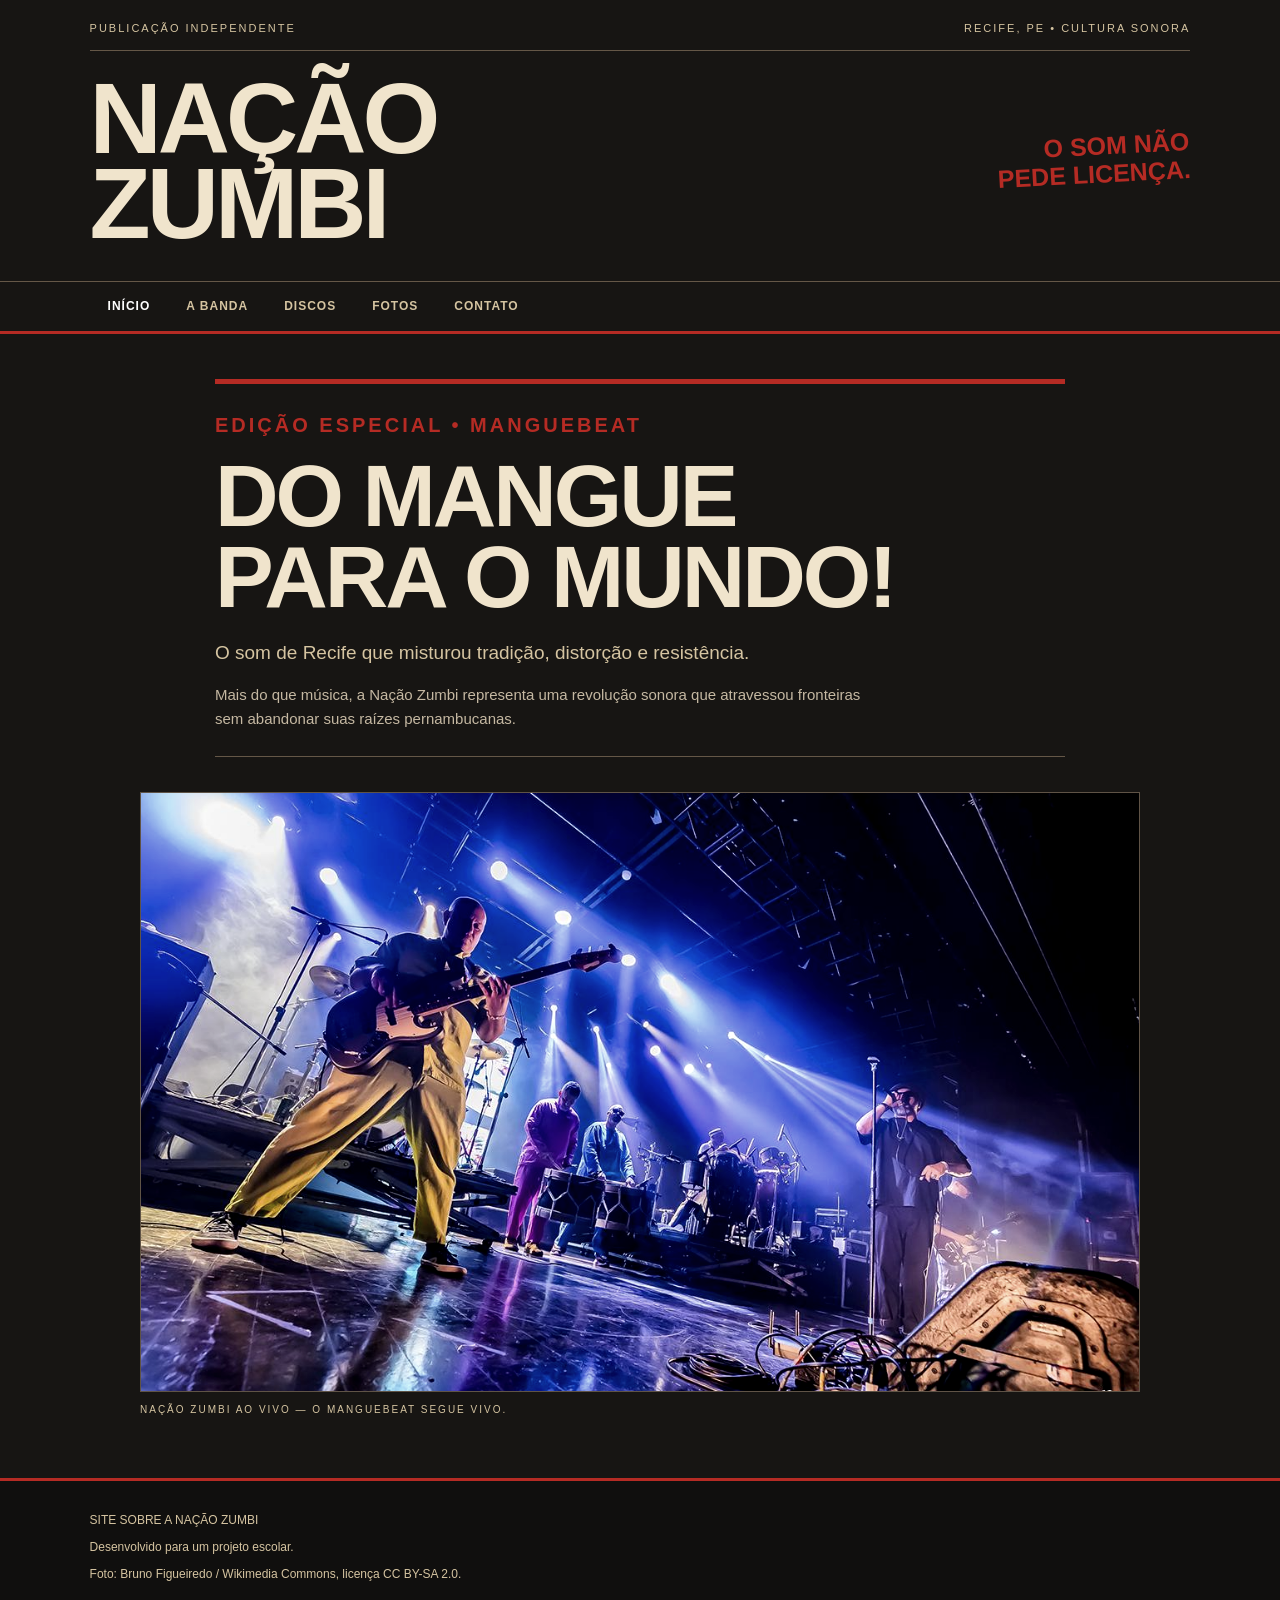
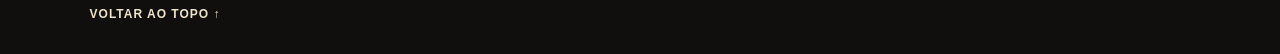
==== trabalho-elinady/index.html @ a25443ae "Add files via upload" ====
<!DOCTYPE html>
<html lang="pt-BR">
<head>
    <meta charset="UTF-8">
    <meta name="viewport" content="width=device-width, initial-scale=1.0">
    <title>Nação Zumbi — Início</title>
    <link rel="stylesheet" href="css/styles.css">
</head>
<body id="topo">
    <header class="cabecalho">
        <p class="linha-editorial">
            PUBLICAÇÃO INDEPENDENTE
            <span>RECIFE, PE • CULTURA SONORA</span>
        </p>
        <div class="identidade">
            <h1>NAÇÃO<br>ZUMBI</h1>
            <p class="chamada">
                O SOM NÃO<br>PEDE LICENÇA.
            </p>
        </div>
    </header>
    <nav class="menu">
        <ul>
            <li>
                <a href="index.html" class="ativo">INÍCIO</a>
            </li>
            <li>
                <a href="index.html#historia">A BANDA</a>
            </li>
            <li>
                <a href="discografia.html">DISCOS</a>
            </li>
            <li>
                <a href="galeria.html">FOTOS</a>
            </li>
            <li>
                <a href="contato.html">CONTATO</a>
            </li>
        </ul>
    </nav>
    <main class="jornal">
        <section class="manchete" id="historia">

            <p class="etiqueta">
                EDIÇÃO ESPECIAL • MANGUEBEAT 
            </p>
            <h2>
                DO MANGUE<br>
                PARA O MUNDO!
            </h2>
            <p class="subtitulo">
                O som de Recife que misturou tradição,
                distorção e resistência.
            </p>
            <p class="texto-manchete">
                Mais do que música, a Nação Zumbi representa
                uma revolução sonora que atravessou fronteiras
                sem abandonar suas raízes pernambucanas.
            </p>
        </section>
        <figure class="foto-manchete">
            <img
                src="img/banda-tocando-show.jpg"
                alt="Nação Zumbi se apresentando ao vivo">

            <figcaption>
                NAÇÃO ZUMBI AO VIVO — O MANGUEBEAT SEGUE VIVO.
            </figcaption>

        </figure>
    </main>
    <footer class="rodape">
        <p>
            SITE SOBRE A NAÇÃO ZUMBI
        </p>
        <p>
            Desenvolvido para um projeto escolar.
        </p>
        <p>
            Foto: Bruno Figueiredo / Wikimedia Commons,
            licença CC BY-SA 2.0.
        </p>

        <a href="#topo">VOLTAR AO TOPO ↑</a>

    </footer>
</body>
</html>
---- trabalho-elinady/css/styles.css ----
/* CONFIGURAÇÃO GERAL */
* {
    margin: 0;
    padding: 0;
    box-sizing: border-box;
}

html {
    scroll-behavior: smooth;
}

body {
    background-color: #171513;
    color: #F0E4CC;
    font-family: Arial, Helvetica, sans-serif;
    line-height: 1.6;
}

img {
    max-width: 100%;
    display: block;
}

a {
    color: inherit;
    text-decoration: none;
}

/* CABEÇALHO */
.cabecalho {
    padding: 20px 7%;
    border-bottom: 1px solid #655747;
}

.linha-editorial {
    display: flex;
    justify-content: space-between;
    gap: 15px;
    flex-wrap: wrap;
    padding-bottom: 12px;
    border-bottom: 1px solid #655747;
    color: #D5C4A1;
    font-size: 11px;
    letter-spacing: 2px;
}

.identidade {
    display: flex;
    justify-content: space-between;
    align-items: center;
    gap: 20px;
    padding: 25px 0 15px;
}

.identidade h1 {
    color: #F0E4CC;
    font-size: clamp(45px, 9vw, 100px);
    font-weight: 900;
    line-height: 0.85;
    letter-spacing: -4px;
}

.chamada {
    color: #B52B24;
    font-size: clamp(16px, 3vw, 25px);
    font-weight: 900;
    line-height: 1.1;
    text-align: right;
    transform: rotate(-3deg);
}

/* MENU */
.menu {
    padding: 0 7%;
    border-bottom: 3px solid #B52B24;
}

.menu ul {
    display: flex;
    flex-wrap: wrap;
    list-style: none;
}

.menu a {
    display: block;
    padding: 15px 18px;
    color: #D5C4A1;
    font-size: 12px;
    font-weight: bold;
    letter-spacing: 1px;
    border-bottom: 3px solid transparent;
    margin-bottom: -3px;
    transition: color 0.2s, border-color 0.2s;
}

.menu a:hover,
.menu a.ativo {
    color: #FFFFFF;
    border-bottom-color: #B52B24;
}

/* ÁREA PRINCIPAL */
.jornal {
    width: 86%;
    max-width: 1150px;
    margin: 45px auto;
}

/* MANCHETE */
.manchete {
    max-width: 850px;
    margin: 0 auto 35px;
    padding: 25px 0;
    border-top: 5px solid #B52B24;
    border-bottom: 1px solid #655747;
}

.etiqueta {
    margin-bottom: 15px;
    color: #B52B24;
    font-size: 20px;
    font-weight: bold;
    letter-spacing: 3px;
}

.manchete h2 {
    color: #F0E4CC;
    font-size: clamp(42px, 8vw, 88px);
    font-weight: 900;
    line-height: 0.92;
    letter-spacing: -3px;
}

.subtitulo {
    max-width: 650px;
    margin-top: 20px;
    color: #D5C4A1;
    font-size: 19px;
}

.texto-manchete {
    max-width: 650px;
    margin-top: 15px;
    color: #C5B8A2;
    font-size: 15px;
}

/* FOTO PRINCIPAL */
.foto-manchete {
    max-width: 1000px;
    margin: 35px auto 60px;
}

.foto-manchete img {
    width: 100%;
    max-height: 600px;
    object-fit: cover;
    border: 1px solid #655747;
    filter: contrast(110%) saturate(75%);
}

.foto-manchete figcaption {
    padding-top: 10px;
    color: #D5C4A1;
    font-size: 10px;
    letter-spacing: 2px;
}

/* HISTÓRIA DA BANDA */
.materia-historia {
    max-width: 800px;
    margin: 60px auto;
    padding: 25px 0;
    border-top: 1px solid #655747;
    border-bottom: 1px solid #655747;
}

.materia-historia h2,
.arquivo-discos > h2,
.destaques-discos > h2 {
    margin-bottom: 20px;
    color: #F0E4CC;
    font-size: clamp(28px, 5vw, 48px);
    font-weight: 900;
    line-height: 1;
}

.texto-historia {
    margin: 18px 0;
    color: #D5C4A1;
    font-size: 16px;
}

.assinatura-materia {
    margin-top: 25px;
    color: #B52B24;
    font-size: 11px;
    font-weight: bold;
    letter-spacing: 2px;
}

/* EXPEDIENTE */
.expediente {
    display: flex;
    justify-content: space-between;
    flex-wrap: wrap;
    gap: 12px;
    padding: 20px 0;
    border-top: 3px solid #B52B24;
    border-bottom: 1px solid #655747;
    color: #D5C4A1;
    font-size: 10px;
    letter-spacing: 1px;
}

/* DISCOGRAFIA */
.arquivo-discos {
    max-width: 1000px;
    margin: 50px auto;
}

.introducao-discos {
    max-width: 700px;
    margin-bottom: 25px;
    color: #D5C4A1;
}

.tabela-discos {
    width: 100%;
    border-collapse: collapse;
    text-align: left;
}

.tabela-discos th {
    padding: 14px 12px;
    background-color: #33251F;
    color: #F0E4CC;
    font-size: 11px;
    letter-spacing: 1px;
}

.tabela-discos td {
    padding: 15px 12px;
    border-bottom: 1px solid #51483D;
    color: #D5C4A1;
    vertical-align: top;
}

.tabela-discos tr:hover td {
    background-color: #211C18;
}

/* TRÊS DESTAQUES MUSICAIS */
.destaques-discos {
    max-width: 1000px;
    margin: 60px auto 20px;
    padding-top: 25px;
    border-top: 3px solid #B52B24;
}

.destaque-musical {
    display: grid;
    grid-template-columns: 130px 35px minmax(0, 1fr);
    align-items: start;
    gap: 18px;
    padding: 25px 0;
    border-bottom: 1px solid #51483D;
}

.capa-disco {
    width: 130px;
    aspect-ratio: 1 / 1;
    object-fit: cover;
    border: 2px solid #D5C4A1;
    filter: grayscale(25%) contrast(110%);
}

.destaque-musical > span {
    color: #B52B24;
    font-size: 20px;
    font-weight: 900;
}

.destaque-musical h3 {
    margin-bottom: 8px;
    color: #F0E4CC;
    font-size: 20px;
    line-height: 1.2;
}
.destaque-musical h4 {
     margin-bottom: 8px;
    color: #F0E4CC;
    font-size: 20px;
    line-height: 1.2;
}
.destaque-musical h5 {
     margin-bottom: 8px;
    color: #F0E4CC;
    font-size: 20px;
    line-height: 1.2;
}
.destaque-musical p {
    color: #D5C4A1;
    font-size: 15px;
}

/* RODAPÉ */
.rodape {
    padding: 30px 7%;
    border-top: 3px solid #B52B24;
    background-color: #100F0E;
    color: #D5C4A1;
    font-size: 12px;
}

.rodape p {
    margin-bottom: 8px;
}

.rodape a {
    display: inline-block;
    margin-top: 12px;
    color: #F0E4CC;
    font-weight: bold;
    letter-spacing: 1px;
}

.rodape a:hover {
    color: #B52B24;
}

/* AJUSTES PARA CELULAR */
@media (max-width: 600px) {
    .cabecalho {
        padding: 16px 5%;
    }

    .identidade {
        align-items: flex-start;
    }

    .identidade h1 {
        letter-spacing: -2px;
    }

    .chamada {
        font-size: 14px;
    }

    .menu {
        padding: 0 3%;
    }

    .menu a {
        padding: 12px 9px;
        font-size: 10px;
    }

    .jornal {
        width: 90%;
        margin: 30px auto;
    }

    .manchete h2 {
        letter-spacing: -2px;
    }

    .tabela-discos {
        font-size: 12px;
    }

    .tabela-discos th,
    .tabela-discos td {
        padding: 10px 6px;
    }

    .destaque-musical {
        grid-template-columns: 85px 25px minmax(0, 1fr);
        gap: 10px;
    }

    .capa-disco {
        width: 85px;
    }

    .destaque-musical h3 {
        font-size: 18px;
    }

    .destaque-musical p {
        font-size: 13px;
    }
}
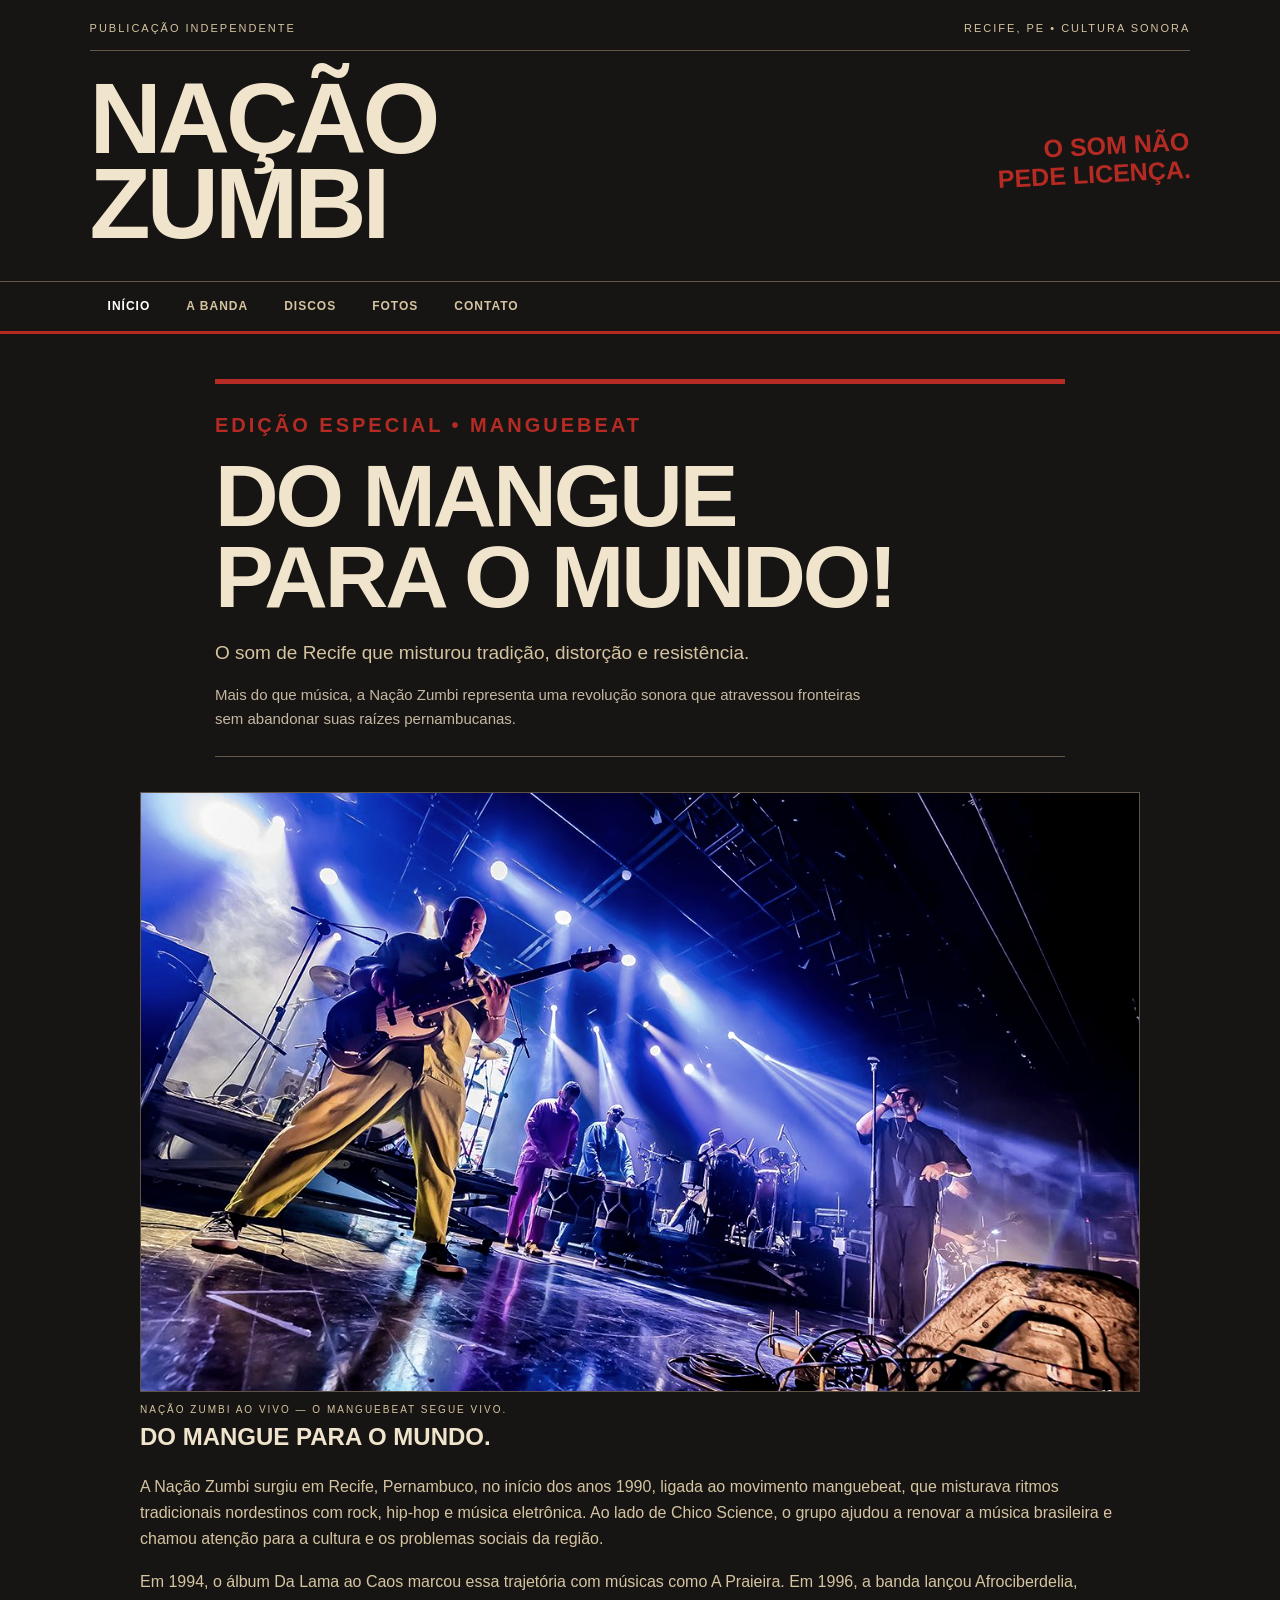
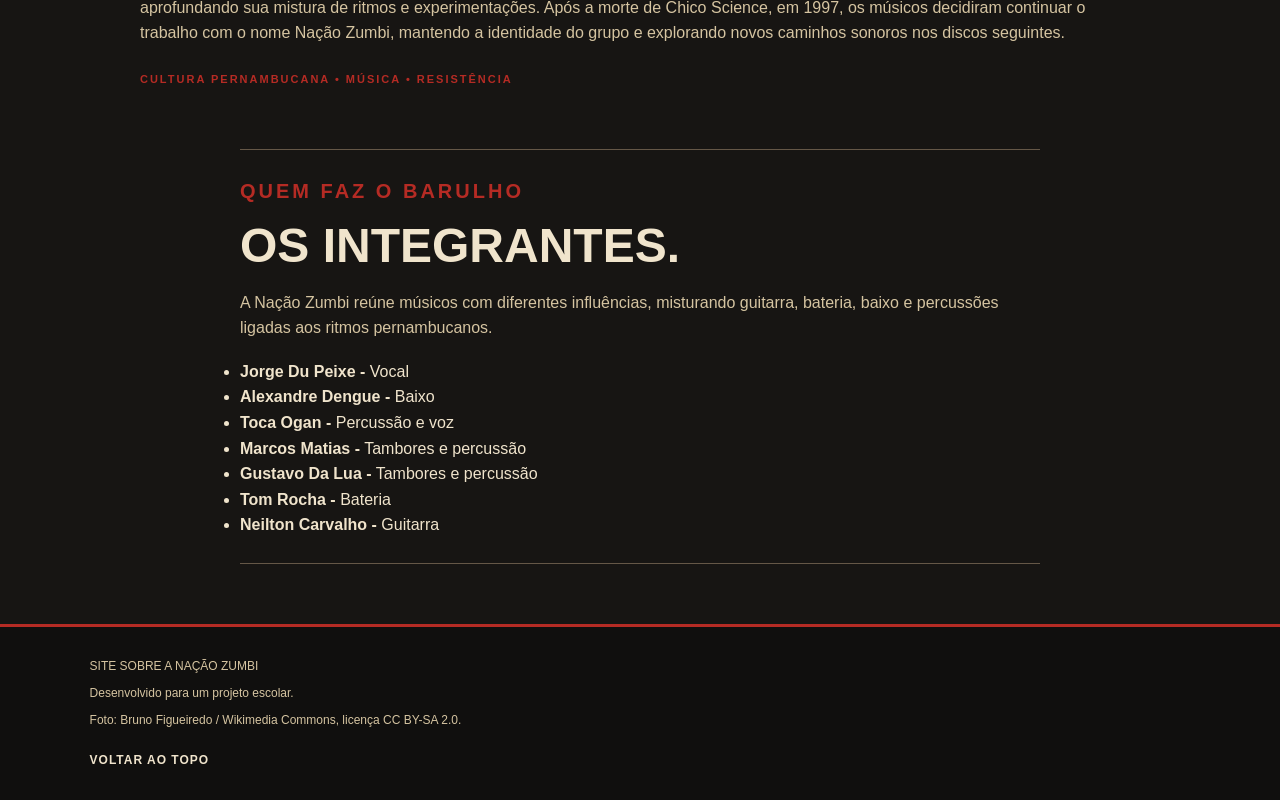
==== commit d109febf: "Atualize o site" ====
--- a/trabalho-elinady/index.html
+++ b/trabalho-elinady/index.html
@@ -40,7 +40,7 @@
         </ul>
     </nav>
     <main class="jornal">
-        <section class="manchete" id="historia">
+        <section class="manchete" >
 
             <p class="etiqueta">
                 EDIÇÃO ESPECIAL • MANGUEBEAT 
@@ -67,6 +67,84 @@
             <figcaption>
                 NAÇÃO ZUMBI AO VIVO — O MANGUEBEAT SEGUE VIVO.
             </figcaption>
+         <h2 id="historia">DO MANGUE PARA O MUNDO.</h2>
+
+            <p class="texto-historia"
+            >
+                A Nação Zumbi surgiu em Recife, Pernambuco, no início
+                dos anos 1990, ligada ao movimento manguebeat, que
+                misturava ritmos tradicionais nordestinos com rock,
+                hip-hop e música eletrônica. Ao lado de Chico Science,
+                o grupo ajudou a renovar a música brasileira e chamou
+                atenção para a cultura e os problemas sociais da região.
+            </p>
+
+            <p class="texto-historia">
+                Em 1994, o álbum Da Lama ao Caos marcou essa trajetória
+                com músicas como A Praieira. Em 1996, a banda lançou
+                Afrociberdelia, aprofundando sua mistura de ritmos e
+                experimentações. Após a morte de Chico Science, em
+                1997, os músicos decidiram continuar o trabalho com
+                o nome Nação Zumbi, mantendo a identidade do grupo e
+                explorando novos caminhos sonoros nos discos seguintes.
+            </p>
+
+            <p class="assinatura-materia">
+                CULTURA PERNAMBUCANA • MÚSICA • RESISTÊNCIA
+            </p>
+
+        </section>  
+          
+        <section class="materia-historia">
+
+            <p class="etiqueta">QUEM FAZ O BARULHO</p>
+
+            <h2>OS INTEGRANTES.</h2>
+
+            <p class="texto-historia">
+                A Nação Zumbi reúne músicos com diferentes influências,
+                misturando guitarra, bateria, baixo e percussões ligadas
+                aos ritmos pernambucanos.
+            </p>
+
+            <ul class="lista-integrantes">
+                <li>
+                    <strong>Jorge Du Peixe -</strong>
+                    <span>Vocal</span>
+                </li>
+
+                <li>
+                    <strong>Alexandre Dengue -</strong>
+                    <span>Baixo</span>
+                </li>
+
+                <li>
+                    <strong>Toca Ogan -</strong>
+                    <span>Percussão e voz</span>
+                </li>
+
+                <li>
+                    <strong>Marcos Matias -</strong>
+                    <span>Tambores e percussão</span>
+                </li>
+
+                <li>
+                    <strong>Gustavo Da Lua -</strong>
+                    <span>Tambores e percussão</span>
+                </li>
+
+                <li>
+                    <strong>Tom Rocha  -</strong>
+                    <span>Bateria</span>
+                </li>
+
+                <li>
+                    <strong>Neilton Carvalho -</strong>
+                    <span>Guitarra</span>
+                </li>
+            </ul>
+
+        </section>
 
         </figure>
     </main>
@@ -82,7 +160,9 @@
             licença CC BY-SA 2.0.
         </p>
 
-        <a href="#topo">VOLTAR AO TOPO ↑</a>
+        <a 
+        href="#topo">VOLTAR AO TOPO 
+        </a>
 
     </footer>
 </body>
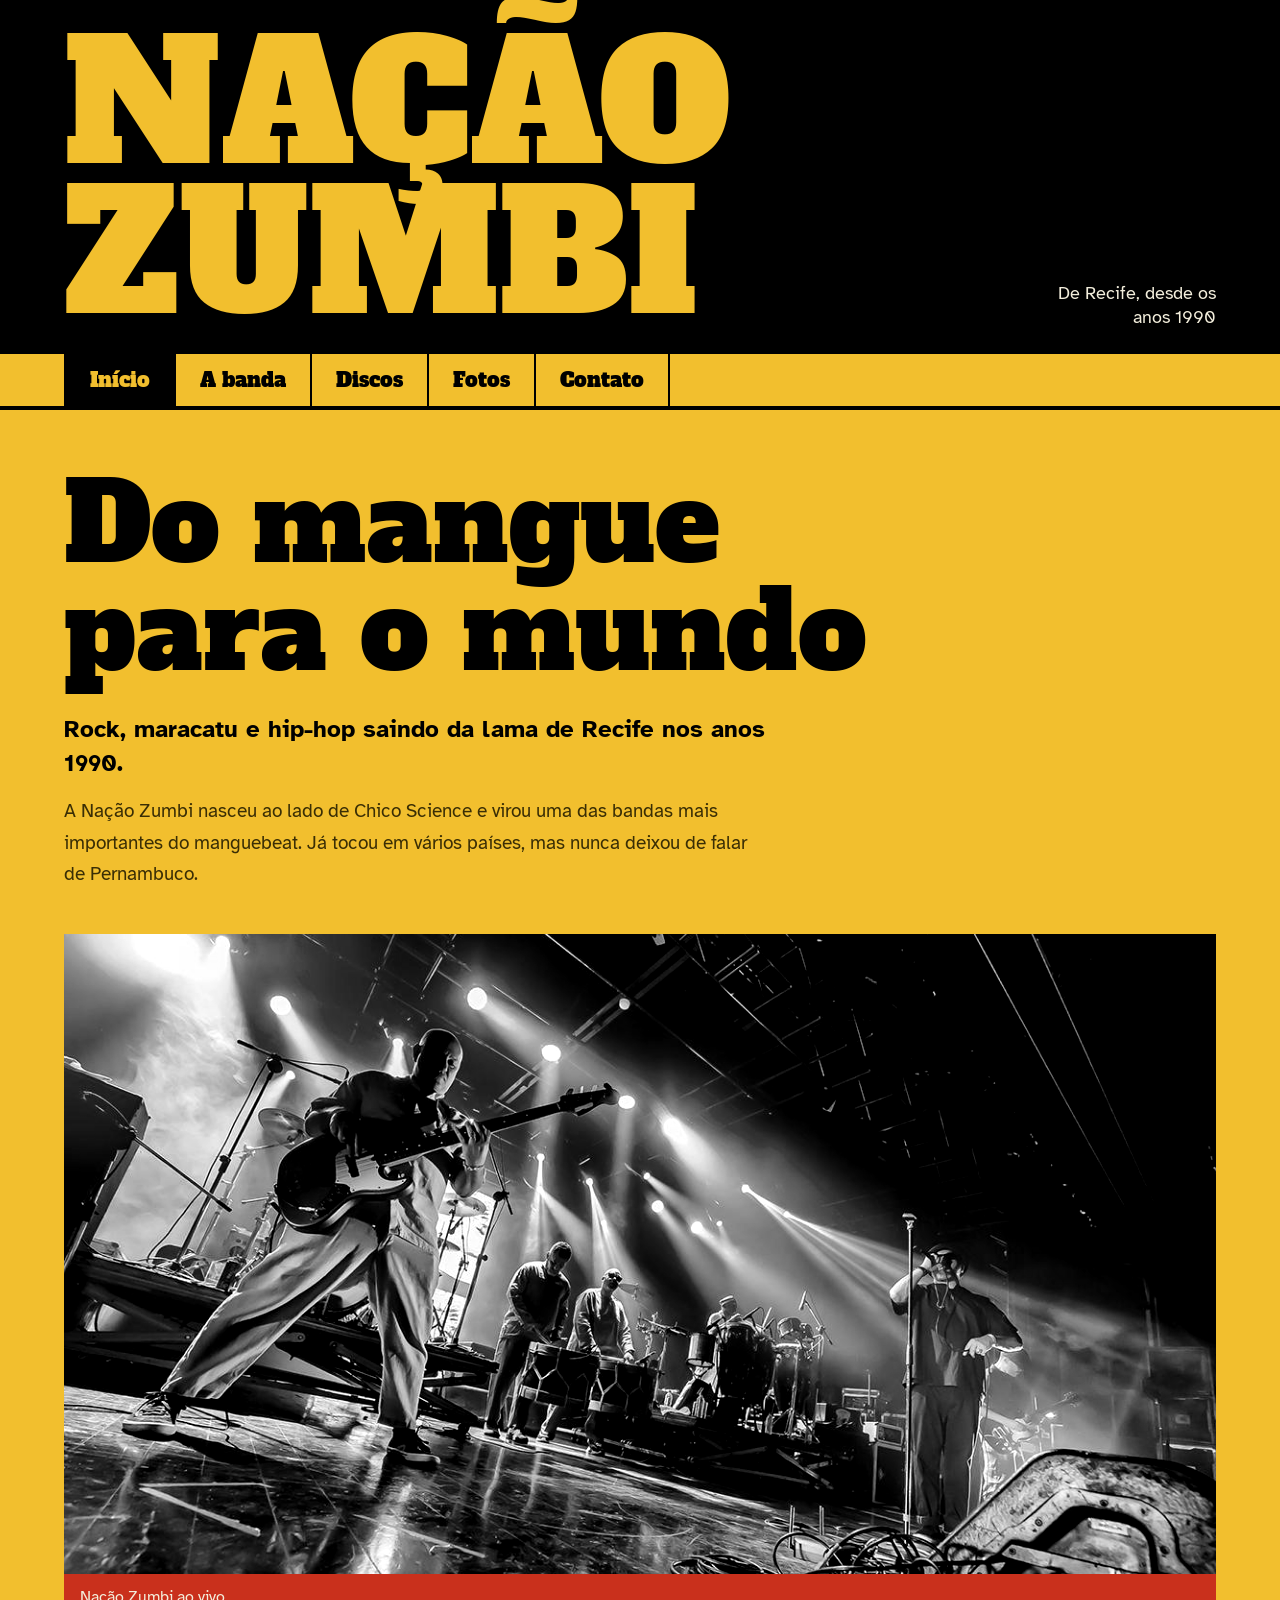
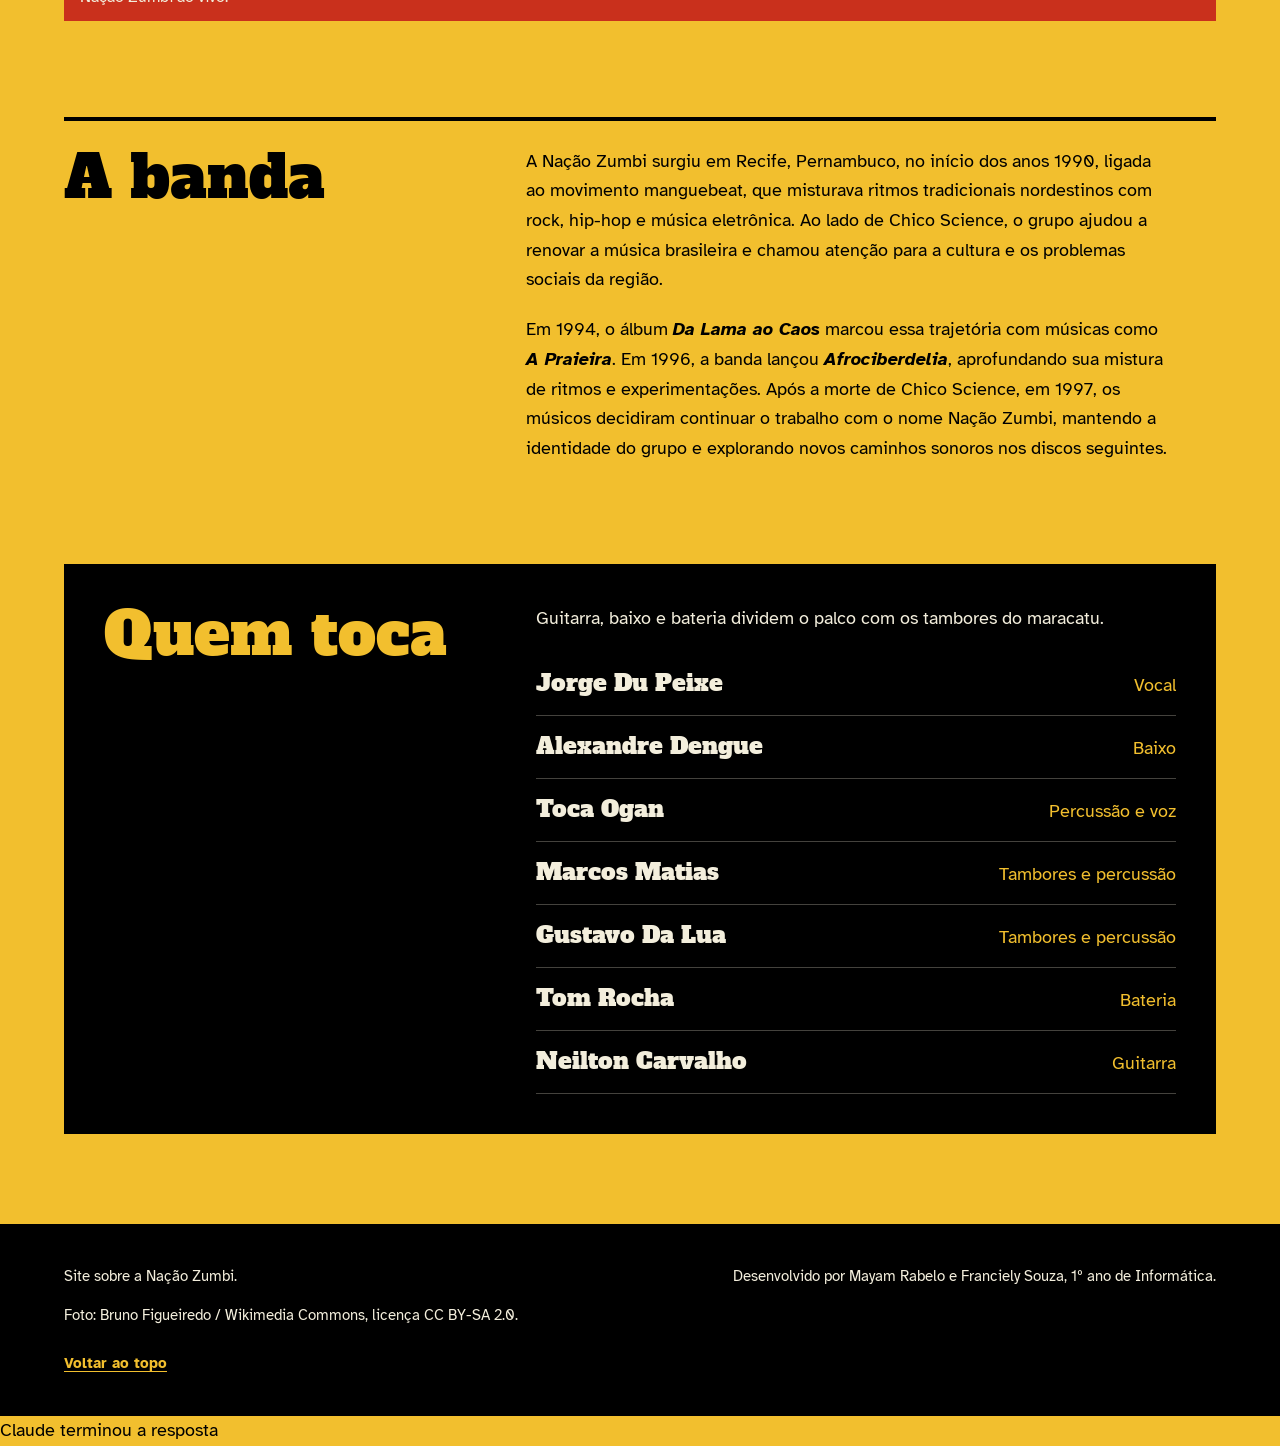
==== commit aa19ea71: "Atualize o site" ====
--- a/trabalho-elinady/index.html
+++ b/trabalho-elinady/index.html
@@ -8,69 +8,50 @@
     <link rel="stylesheet" href="css/styles.css">
 </head>
 <body id="topo">
+ 
     <header class="cabecalho">
-        <p class="linha-editorial">
-            PUBLICAÇÃO INDEPENDENTE
-            <span>RECIFE, PE • CULTURA SONORA</span>
-        </p>
         <div class="identidade">
-            <h1>NAÇÃO<br>ZUMBI</h1>
-            <p class="chamada">
-                O SOM NÃO<br>PEDE LICENÇA.
-            </p>
+            <h1>Nação<br>Zumbi</h1>
+            <p class="chamada">De Recife, desde os anos 1990</p>
         </div>
     </header>
+ 
     <nav class="menu">
         <ul>
-            <li>
-                <a href="index.html" class="ativo">INÍCIO</a>
-            </li>
-            <li>
-                <a href="index.html#historia">A BANDA</a>
-            </li>
-            <li>
-                <a href="discografia.html">DISCOS</a>
-            </li>
-            <li>
-                <a href="galeria.html">FOTOS</a>
-            </li>
-            <li>
-                <a href="contato.html">CONTATO</a>
-            </li>
+            <li><a href="index.html" class="ativo" aria-current="page">Início</a></li>
+            <li><a href="index.html#historia">A banda</a></li>
+            <li><a href="discografia.html">Discos</a></li>
+            <li><a href="galeria.html">Fotos</a></li>
+            <li><a href="contato.html">Contato</a></li>
         </ul>
     </nav>
+ 
     <main class="jornal">
-        <section class="manchete" >
-
-            <p class="etiqueta">
-                EDIÇÃO ESPECIAL • MANGUEBEAT 
-            </p>
-            <h2>
-                DO MANGUE<br>
-                PARA O MUNDO!
-            </h2>
+ 
+        <section class="manchete">
+            <h2>Do mangue para o mundo</h2>
             <p class="subtitulo">
-                O som de Recife que misturou tradição,
-                distorção e resistência.
+                Rock, maracatu e hip-hop saindo da lama de Recife
+                nos anos 1990.
             </p>
             <p class="texto-manchete">
-                Mais do que música, a Nação Zumbi representa
-                uma revolução sonora que atravessou fronteiras
-                sem abandonar suas raízes pernambucanas.
+                A Nação Zumbi nasceu ao lado de Chico Science e virou uma
+                das bandas mais importantes do manguebeat. Já tocou em
+                vários países, mas nunca deixou de falar de Pernambuco.
             </p>
         </section>
+ 
         <figure class="foto-manchete">
             <img
                 src="img/banda-tocando-show.jpg"
                 alt="Nação Zumbi se apresentando ao vivo">
-
-            <figcaption>
-                NAÇÃO ZUMBI AO VIVO — O MANGUEBEAT SEGUE VIVO.
-            </figcaption>
-         <h2 id="historia">DO MANGUE PARA O MUNDO.</h2>
-
-            <p class="texto-historia"
-            >
+            <figcaption>Nação Zumbi ao vivo.</figcaption>
+        </figure>
+ 
+        <section class="materia-historia" id="historia">
+            <h2>A banda</h2>
+ 
+            <p class="texto-historia">
                 A Nação Zumbi surgiu em Recife, Pernambuco, no início
                 dos anos 1990, ligada ao movimento manguebeat, que
                 misturava ritmos tradicionais nordestinos com rock,
@@ -78,92 +59,48 @@
                 o grupo ajudou a renovar a música brasileira e chamou
                 atenção para a cultura e os problemas sociais da região.
             </p>
-
+ 
             <p class="texto-historia">
-                Em 1994, o álbum Da Lama ao Caos marcou essa trajetória
-                com músicas como A Praieira. Em 1996, a banda lançou
-                Afrociberdelia, aprofundando sua mistura de ritmos e
-                experimentações. Após a morte de Chico Science, em
-                1997, os músicos decidiram continuar o trabalho com
-                o nome Nação Zumbi, mantendo a identidade do grupo e
-                explorando novos caminhos sonoros nos discos seguintes.
+                Em 1994, o álbum <em>Da Lama ao Caos</em> marcou essa
+                trajetória com músicas como <em>A Praieira</em>. Em 1996,
+                a banda lançou <em>Afrociberdelia</em>, aprofundando sua
+                mistura de ritmos e experimentações. Após a morte de
+                Chico Science, em 1997, os músicos decidiram continuar o
+                trabalho com o nome Nação Zumbi, mantendo a identidade do
+                grupo e explorando novos caminhos sonoros nos discos
+                seguintes.
             </p>
-
-            <p class="assinatura-materia">
-                CULTURA PERNAMBUCANA • MÚSICA • RESISTÊNCIA
+        </section>
+ 
+        <section class="materia-historia integrantes">
+            <h2>Quem toca</h2>
+ 
+            <p class="texto-historia">
+                Guitarra, baixo e bateria dividem o palco com os
+                tambores do maracatu.
             </p>
-
-        </section>  
-          
-        <section class="materia-historia">
-
-            <p class="etiqueta">QUEM FAZ O BARULHO</p>
-
-            <h2>OS INTEGRANTES.</h2>
-
-            <p class="texto-historia">
-                A Nação Zumbi reúne músicos com diferentes influências,
-                misturando guitarra, bateria, baixo e percussões ligadas
-                aos ritmos pernambucanos.
-            </p>
-
+ 
             <ul class="lista-integrantes">
-                <li>
-                    <strong>Jorge Du Peixe -</strong>
-                    <span>Vocal</span>
-                </li>
-
-                <li>
-                    <strong>Alexandre Dengue -</strong>
-                    <span>Baixo</span>
-                </li>
-
-                <li>
-                    <strong>Toca Ogan -</strong>
-                    <span>Percussão e voz</span>
-                </li>
-
-                <li>
-                    <strong>Marcos Matias -</strong>
-                    <span>Tambores e percussão</span>
-                </li>
-
-                <li>
-                    <strong>Gustavo Da Lua -</strong>
-                    <span>Tambores e percussão</span>
-                </li>
-
-                <li>
-                    <strong>Tom Rocha  -</strong>
-                    <span>Bateria</span>
-                </li>
-
-                <li>
-                    <strong>Neilton Carvalho -</strong>
-                    <span>Guitarra</span>
-                </li>
+                <li><strong>Jorge Du Peixe</strong> <span>Vocal</span></li>
+                <li><strong>Alexandre Dengue</strong> <span>Baixo</span></li>
+                <li><strong>Toca Ogan</strong> <span>Percussão e voz</span></li>
+                <li><strong>Marcos Matias</strong> <span>Tambores e percussão</span></li>
+                <li><strong>Gustavo Da Lua</strong> <span>Tambores e percussão</span></li>
+                <li><strong>Tom Rocha</strong> <span>Bateria</span></li>
+                <li><strong>Neilton Carvalho</strong> <span>Guitarra</span></li>
             </ul>
-
         </section>
-
-        </figure>
+ 
     </main>
+ 
     <footer class="rodape">
-        <p>
-            SITE SOBRE A NAÇÃO ZUMBI
-        </p>
-        <p>
-            Desenvolvido para um projeto escolar.
-        </p>
-        <p>
-            Foto: Bruno Figueiredo / Wikimedia Commons,
-            licença CC BY-SA 2.0.
-        </p>
-
-        <a 
-        href="#topo">VOLTAR AO TOPO 
-        </a>
-
+        <p>Site sobre a Nação Zumbi.</p>
+        <p>Desenvolvido por Mayam Rabelo e Franciely Souza, 1º ano de Informática.</p>
+        <p>Foto: Bruno Figueiredo / Wikimedia Commons, licença CC BY-SA 2.0.</p>
+        <a href="#topo">Voltar ao topo</a>
     </footer>
+ 
 </body>
 </html>
+ 
+Claude terminou a resposta
--- a/trabalho-elinady/css/styles.css
+++ b/trabalho-elinady/css/styles.css
@@ -1,394 +1,259 @@
 
-/* CONFIGURAÇÃO GERAL */
-* {
-    margin: 0;
-    padding: 0;
-    box-sizing: border-box;
-}
-
-html {
-    scroll-behavior: smooth;
-}
-
+@import url('https://fonts.googleapis.com/css2?family=Alfa+Slab+One&family=Atkinson+Hyperlegible:ital,wght@0,400;0,700;1,400&display=swap');
+ 
+/* CONFIGURAÇÃO GERAL
+   Visual de cartaz de rua (lambe-lambe): amarelo, preto e um vermelho
+   usado só em detalhes. Fotos em preto e branco. */
+:root {
+    --amarelo: #F2BF2E;
+    --preto: #000000;
+    --osso: #F3EEDC;
+    --vermelho: #C9301C;
+    --vermelho-escuro: #8E2010;
+    --suave: #3A2E05;
+ 
+    --fonte-titulo: "Alfa Slab One", Georgia, "Times New Roman", serif;
+    --fonte-texto: "Atkinson Hyperlegible", Verdana, Arial, sans-serif;
+}
+ 
+* { margin: 0; padding: 0; box-sizing: border-box; }
+html { scroll-behavior: smooth; max-width: 100%; overflow-x: hidden; }
 body {
-    background-color: #171513;
-    color: #F0E4CC;
-    font-family: Arial, Helvetica, sans-serif;
-    line-height: 1.6;
-}
-
-img {
-    max-width: 100%;
-    display: block;
-}
-
-a {
-    color: inherit;
-    text-decoration: none;
-}
-
+    max-width: 100%; overflow-x: hidden;
+    background-color: var(--amarelo);
+    color: var(--preto);
+    font-family: var(--fonte-texto);
+    font-size: 18px;
+    line-height: 1.65;
+}
+img { display: block; max-width: 100%; height: auto; }
+a { color: inherit; text-decoration: none; }
+:focus-visible { outline: 3px solid var(--preto); outline-offset: 3px; }
+ 
+@media (prefers-reduced-motion: reduce) {
+    html { scroll-behavior: auto; }
+}
+ 
 /* CABEÇALHO */
-.cabecalho {
-    padding: 20px 7%;
-    border-bottom: 1px solid #655747;
-}
-
-.linha-editorial {
-    display: flex;
-    justify-content: space-between;
-    gap: 15px;
-    flex-wrap: wrap;
-    padding-bottom: 12px;
-    border-bottom: 1px solid #655747;
-    color: #D5C4A1;
-    font-size: 11px;
-    letter-spacing: 2px;
-}
-
+.cabecalho { padding: 30px 5vw 24px; background-color: var(--preto); }
 .identidade {
-    display: flex;
-    justify-content: space-between;
-    align-items: center;
-    gap: 20px;
-    padding: 25px 0 15px;
-}
-
+    display: flex; justify-content: space-between; align-items: flex-end; gap: 24px;
+}
 .identidade h1 {
-    color: #F0E4CC;
-    font-size: clamp(45px, 9vw, 100px);
-    font-weight: 900;
-    line-height: 0.85;
-    letter-spacing: -4px;
-}
-
+    color: var(--amarelo); font-family: var(--fonte-titulo);
+    font-size: clamp(56px, 13vw, 170px); font-weight: 400;
+    line-height: .9; text-transform: uppercase;
+}
 .chamada {
-    color: #B52B24;
-    font-size: clamp(16px, 3vw, 25px);
-    font-weight: 900;
-    line-height: 1.1;
-    text-align: right;
-    transform: rotate(-3deg);
-}
-
+    max-width: 16ch; color: var(--osso); font-size: 18px;
+    line-height: 1.35; text-align: right;
+}
+ 
 /* MENU */
-.menu {
-    padding: 0 7%;
-    border-bottom: 3px solid #B52B24;
-}
-
+.menu { padding: 0 5vw; border-bottom: 4px solid var(--preto); }
 .menu ul {
-    display: flex;
-    flex-wrap: wrap;
-    list-style: none;
-}
-
+    display: flex; flex-wrap: wrap; list-style: none;
+    border-left: 2px solid var(--preto);
+}
+.menu li { border-right: 2px solid var(--preto); }
 .menu a {
-    display: block;
-    padding: 15px 18px;
-    color: #D5C4A1;
-    font-size: 12px;
-    font-weight: bold;
-    letter-spacing: 1px;
-    border-bottom: 3px solid transparent;
-    margin-bottom: -3px;
-    transition: color 0.2s, border-color 0.2s;
-}
-
-.menu a:hover,
-.menu a.ativo {
-    color: #FFFFFF;
-    border-bottom-color: #B52B24;
-}
-
-/* ÁREA PRINCIPAL */
-.jornal {
-    width: 86%;
-    max-width: 1150px;
-    margin: 45px auto;
-}
-
-/* MANCHETE */
-.manchete {
-    max-width: 850px;
-    margin: 0 auto 35px;
-    padding: 25px 0;
-    border-top: 5px solid #B52B24;
-    border-bottom: 1px solid #655747;
-}
-
-.etiqueta {
-    margin-bottom: 15px;
-    color: #B52B24;
-    font-size: 20px;
-    font-weight: bold;
-    letter-spacing: 3px;
-}
-
-.manchete h2 {
-    color: #F0E4CC;
-    font-size: clamp(42px, 8vw, 88px);
-    font-weight: 900;
-    line-height: 0.92;
-    letter-spacing: -3px;
-}
-
+    display: block; padding: 14px 24px; color: var(--preto);
+    font-family: var(--fonte-titulo); font-size: 20px; line-height: 1.2;
+}
+.menu a:hover { background-color: var(--vermelho); color: var(--osso); }
+.menu a.ativo { background-color: var(--preto); color: var(--amarelo); }
+ 
+/* ÁREA PRINCIPAL E MANCHETE */
+.jornal { width: 90%; max-width: 1180px; min-width: 0; margin: 60px auto 90px; }
+.manchete { max-width: 980px; margin: 0 0 44px; }
+.manchete h1, .manchete h2 {
+    color: var(--preto); font-family: var(--fonte-titulo);
+    font-size: clamp(44px, 8.5vw, 112px); font-weight: 400; line-height: 1;
+    text-wrap: balance;
+}
 .subtitulo {
-    max-width: 650px;
-    margin-top: 20px;
-    color: #D5C4A1;
-    font-size: 19px;
-}
-
-.texto-manchete {
-    max-width: 650px;
-    margin-top: 15px;
-    color: #C5B8A2;
-    font-size: 15px;
-}
-
+    max-width: 30em; margin-top: 26px; font-size: 24px; line-height: 1.4; font-weight: 700;
+}
+.texto-manchete { max-width: 36em; margin-top: 16px; color: var(--suave); font-size: 19px; }
+ 
 /* FOTO PRINCIPAL */
-.foto-manchete {
-    max-width: 1000px;
-    margin: 35px auto 60px;
-}
-
+.foto-manchete { margin: 44px 0 96px; }
 .foto-manchete img {
-    width: 100%;
-    max-height: 600px;
-    object-fit: cover;
-    border: 1px solid #655747;
-    filter: contrast(110%) saturate(75%);
-}
-
+    width: 100%; max-height: 640px; object-fit: cover;
+    filter: grayscale(1) contrast(1.2);
+}
 .foto-manchete figcaption {
-    padding-top: 10px;
-    color: #D5C4A1;
-    font-size: 10px;
-    letter-spacing: 2px;
-}
-
-/* HISTÓRIA DA BANDA */
+    padding: 10px 16px; background-color: var(--vermelho); color: var(--osso); font-size: 16px;
+}
+ 
+/* A BANDA E OS INTEGRANTES */
 .materia-historia {
-    max-width: 800px;
-    margin: 60px auto;
-    padding: 25px 0;
-    border-top: 1px solid #655747;
-    border-bottom: 1px solid #655747;
-}
-
-.materia-historia h2,
-.arquivo-discos > h2,
-.destaques-discos > h2 {
-    margin-bottom: 20px;
-    color: #F0E4CC;
-    font-size: clamp(28px, 5vw, 48px);
-    font-weight: 900;
-    line-height: 1;
-}
-
-.texto-historia {
-    margin: 18px 0;
-    color: #D5C4A1;
-    font-size: 16px;
-}
-
-.assinatura-materia {
-    margin-top: 25px;
-    color: #B52B24;
-    font-size: 11px;
-    font-weight: bold;
-    letter-spacing: 2px;
-}
-
-/* EXPEDIENTE */
-.expediente {
-    display: flex;
-    justify-content: space-between;
-    flex-wrap: wrap;
-    gap: 12px;
-    padding: 20px 0;
-    border-top: 3px solid #B52B24;
-    border-bottom: 1px solid #655747;
-    color: #D5C4A1;
-    font-size: 10px;
-    letter-spacing: 1px;
-}
-
+    display: grid; grid-template-columns: minmax(0, 1fr) minmax(0, 1.7fr);
+    column-gap: 56px; align-content: start;
+    min-width: 0; margin: 0 0 80px; padding-top: 26px;
+    border-top: 4px solid var(--preto);
+}
+.materia-historia h2, .arquivo-discos > h2, .destaques-discos > h2,
+.secao-galeria h2, .secao-video h2 {
+    margin-bottom: 26px; font-family: var(--fonte-titulo);
+    font-size: clamp(34px, 5vw, 60px); font-weight: 400; line-height: 1.02;
+}
+.materia-historia > h2 { grid-column: 1; grid-row: 1 / span 6; }
+.materia-historia > :not(h2) { grid-column: 2; }
+.texto-historia { max-width: 36em; margin: 0 0 20px; }
+.texto-historia em { font-style: italic; font-weight: 700; }
+ 
+.integrantes { padding: 40px; border-top: 0; background-color: var(--preto); color: var(--osso); }
+.integrantes h2 { color: var(--amarelo); }
+.lista-integrantes { list-style: none; max-width: 36em; }
+.lista-integrantes li {
+    display: flex; justify-content: space-between; align-items: baseline; gap: 16px;
+    padding: 12px 0; border-bottom: 1px solid rgba(243, 238, 220, .28);
+}
+.lista-integrantes strong {
+    color: var(--osso); font-family: var(--fonte-titulo); font-size: 23px; font-weight: 400;
+}
+.lista-integrantes span { color: var(--amarelo); text-align: right; }
+ 
 /* DISCOGRAFIA */
-.arquivo-discos {
-    max-width: 1000px;
-    margin: 50px auto;
-}
-
-.introducao-discos {
-    max-width: 700px;
-    margin-bottom: 25px;
-    color: #D5C4A1;
-}
-
-.tabela-discos {
-    width: 100%;
-    border-collapse: collapse;
-    text-align: left;
-}
-
+.arquivo-discos { max-width: 1100px; min-width: 0; margin: 0 0 90px; padding-top: 26px; border-top: 4px solid var(--preto); }
+.introducao-discos { max-width: 36em; margin-bottom: 30px; }
+.tabela-discos { width: 100%; border-collapse: collapse; text-align: left; }
 .tabela-discos th {
-    padding: 14px 12px;
-    background-color: #33251F;
-    color: #F0E4CC;
-    font-size: 11px;
-    letter-spacing: 1px;
-}
-
-.tabela-discos td {
-    padding: 15px 12px;
-    border-bottom: 1px solid #51483D;
-    color: #D5C4A1;
-    vertical-align: top;
-}
-
-.tabela-discos tr:hover td {
-    background-color: #211C18;
-}
-
-/* TRÊS DESTAQUES MUSICAIS */
-.destaques-discos {
-    max-width: 1000px;
-    margin: 60px auto 20px;
-    padding-top: 25px;
-    border-top: 3px solid #B52B24;
-}
-
+    padding: 12px 16px; background-color: var(--preto); color: var(--amarelo);
+    font-family: var(--fonte-titulo); font-size: 18px; font-weight: 400;
+}
+.tabela-discos td { padding: 16px; border-bottom: 2px solid var(--preto); vertical-align: top; }
+.tabela-discos td:first-child, .tabela-discos td:nth-child(2) {
+    font-family: var(--fonte-titulo); font-size: 24px; line-height: 1.15;
+}
+.tabela-discos tbody tr:hover td { background-color: var(--vermelho); color: var(--osso); }
+ 
+/* DESTAQUES MUSICAIS */
+.destaques-discos { max-width: 1100px; min-width: 0; margin: 0 0 20px; padding-top: 26px; border-top: 4px solid var(--preto); }
 .destaque-musical {
-    display: grid;
-    grid-template-columns: 130px 35px minmax(0, 1fr);
-    align-items: start;
-    gap: 18px;
-    padding: 25px 0;
-    border-bottom: 1px solid #51483D;
-}
-
+    display: grid; grid-template-columns: 150px minmax(0, 1fr);
+    align-items: start; gap: 28px; padding: 26px 0;
+    border-bottom: 2px solid var(--preto);
+}
 .capa-disco {
-    width: 130px;
-    aspect-ratio: 1 / 1;
-    object-fit: cover;
-    border: 2px solid #D5C4A1;
-    filter: grayscale(25%) contrast(110%);
-}
-
-.destaque-musical > span {
-    color: #B52B24;
-    font-size: 20px;
-    font-weight: 900;
-}
-
-.destaque-musical h3 {
-    margin-bottom: 8px;
-    color: #F0E4CC;
-    font-size: 20px;
-    line-height: 1.2;
-}
-.destaque-musical h4 {
-     margin-bottom: 8px;
-    color: #F0E4CC;
-    font-size: 20px;
-    line-height: 1.2;
-}
-.destaque-musical h5 {
-     margin-bottom: 8px;
-    color: #F0E4CC;
-    font-size: 20px;
-    line-height: 1.2;
-}
-.destaque-musical p {
-    color: #D5C4A1;
-    font-size: 15px;
-}
-
+    width: 150px; aspect-ratio: 1 / 1; object-fit: cover;
+    border: 3px solid var(--preto); filter: grayscale(1) contrast(1.15);
+}
+.destaque-musical h3, .destaque-musical h4, .destaque-musical h5 {
+    margin-bottom: 8px; font-family: var(--fonte-titulo);
+    font-size: 30px; font-weight: 400; line-height: 1.1;
+}
+.destaque-musical p { max-width: 36em; }
+ 
+/* GALERIA */
+.secao-galeria { margin: 0 0 80px; padding-top: 26px; border-top: 4px solid var(--preto); }
+.galeria-fotos { display: flex; flex-wrap: wrap; gap: 28px; margin: 25px 0 0; }
+.foto-galeria { flex: 1 1 calc(33.333% - 28px); min-width: 0; margin: 0; }
+.foto-galeria.foto-grande { flex-grow: 2; }
+.foto-galeria img {
+    width: 100%; height: 280px; object-fit: cover;
+    border: 3px solid var(--preto); filter: grayscale(1) contrast(1.15);
+}
+.foto-galeria figcaption { padding-top: 10px; font-size: 16px; line-height: 1.45; }
+ 
+/* VÍDEO */
+.secao-video { padding: 40px; background-color: var(--preto); color: var(--osso); }
+.secao-video h2 { color: var(--amarelo); }
+.texto-video { max-width: 36em; }
+.video-container {
+    position: relative; width: 100%; aspect-ratio: 16 / 9;
+    margin-top: 25px; background-color: #000; outline: 3px solid var(--amarelo);
+}
+.video-container iframe { position: absolute; inset: 0; width: 100%; height: 100%; border: 0; }
+.legenda-video { margin-top: 14px; font-size: 15px; }
+.link-video { margin-top: 4px; font-size: 15px; }
+.secao-video a { color: var(--amarelo); text-decoration: underline; text-underline-offset: 4px; }
+.secao-video a:hover { color: var(--osso); }
+ 
+/* FORMULÁRIO */
+form { width: 100%; }
+label { display: block; margin: 18px 0 6px; font-weight: 700; }
+input, textarea, select {
+    display: block; width: 100%; padding: 12px; border: 3px solid var(--preto);
+    border-radius: 0; background-color: var(--osso); color: var(--preto); font: inherit;
+}
+textarea { min-height: 140px; resize: vertical; }
+input:focus, textarea:focus, select:focus { outline: 3px solid var(--vermelho); outline-offset: 2px; }
+button, input[type="submit"] {
+    display: inline-block; width: auto; margin-top: 20px; padding: 14px 28px;
+    border: 0; border-radius: 0; background-color: var(--vermelho); color: var(--osso);
+    font-family: var(--fonte-titulo); font-size: 22px; font-weight: 400; cursor: pointer;
+}
+button:hover, input[type="submit"]:hover { background-color: var(--preto); color: var(--amarelo); }
+ 
+/* PÁGINA DE CONTATO */
+.contato { width: min(90%, 780px); margin: 60px 0 90px 5vw; }
+.contato h1 {
+    margin: 0 0 18px; font-family: var(--fonte-titulo);
+    font-size: clamp(44px, 8vw, 96px); font-weight: 400; line-height: 1;
+}
+.texto-contato { max-width: 34em; margin-bottom: 34px; font-size: 19px; }
+.contato form { display: flex; flex-direction: column; gap: 30px; }
+.contato fieldset {
+    display: flex; flex-direction: column; gap: 6px; max-width: 100%;
+    padding: 8px 24px 28px; border: 3px solid var(--preto);
+}
+.contato legend { padding: 0 10px; font-family: var(--fonte-titulo); font-size: 26px; }
+.contato label { margin-top: 12px; }
+.contato button { max-width: 100%; margin-top: 0; padding: 16px; }
+ 
 /* RODAPÉ */
 .rodape {
-    padding: 30px 7%;
-    border-top: 3px solid #B52B24;
-    background-color: #100F0E;
-    color: #D5C4A1;
-    font-size: 12px;
-}
-
-.rodape p {
-    margin-bottom: 8px;
-}
-
-.rodape a {
-    display: inline-block;
-    margin-top: 12px;
-    color: #F0E4CC;
-    font-weight: bold;
-    letter-spacing: 1px;
-}
-
-.rodape a:hover {
-    color: #B52B24;
-}
-
-/* AJUSTES PARA CELULAR */
+    display: flex; justify-content: space-between; align-items: flex-start; flex-wrap: wrap;
+    gap: 14px 40px; padding: 40px 5vw; background-color: var(--preto);
+    color: var(--osso); font-size: 15px;
+}
+.rodape p { max-width: 42em; }
+.rodape a { color: var(--amarelo); text-decoration: underline; text-underline-offset: 3px; overflow-wrap: anywhere; }
+.rodape a:hover { color: var(--osso); }
+.rodape a[href="#topo"] { display: block; width: 100%; margin-top: 10px; font-weight: 700; }
+ 
+/* TELAS MÉDIAS */
+@media (max-width: 900px) {
+    .materia-historia { grid-template-columns: minmax(0, 1fr); }
+    .materia-historia > h2 { grid-column: 1; grid-row: auto; }
+    .materia-historia > :not(h2) { grid-column: 1; }
+}
+ 
+/* CELULAR */
 @media (max-width: 600px) {
-    .cabecalho {
-        padding: 16px 5%;
-    }
-
-    .identidade {
-        align-items: flex-start;
-    }
-
-    .identidade h1 {
-        letter-spacing: -2px;
-    }
-
-    .chamada {
-        font-size: 14px;
-    }
-
-    .menu {
-        padding: 0 3%;
-    }
-
-    .menu a {
-        padding: 12px 9px;
-        font-size: 10px;
-    }
-
-    .jornal {
-        width: 90%;
-        margin: 30px auto;
-    }
-
-    .manchete h2 {
-        letter-spacing: -2px;
-    }
-
-    .tabela-discos {
-        font-size: 12px;
-    }
-
-    .tabela-discos th,
-    .tabela-discos td {
-        padding: 10px 6px;
-    }
-
-    .destaque-musical {
-        grid-template-columns: 85px 25px minmax(0, 1fr);
-        gap: 10px;
-    }
-
-    .capa-disco {
-        width: 85px;
-    }
-
-    .destaque-musical h3 {
-        font-size: 18px;
-    }
-
-    .destaque-musical p {
-        font-size: 13px;
-    }
-}
+    body { font-size: 17px; }
+    .cabecalho { padding: 22px 5vw 18px; }
+    .identidade { flex-direction: column; align-items: flex-start; gap: 10px; }
+    .identidade h1 { font-size: clamp(56px, 21vw, 110px); }
+    .chamada { max-width: none; text-align: left; }
+    .menu { padding: 0; }
+    .menu ul { border-left: 0; }
+    .menu li { flex: 1 1 auto; border-bottom: 2px solid var(--preto); }
+    .menu a { padding: 12px 14px; font-size: 18px; text-align: center; }
+    .jornal { width: 90%; margin: 36px auto 60px; }
+    .subtitulo { font-size: 20px; }
+    .texto-manchete { font-size: 17px; }
+    .foto-manchete { margin: 32px 0 60px; }
+    .materia-historia, .arquivo-discos, .secao-galeria { margin-bottom: 60px; }
+    .integrantes { padding: 24px; }
+    .lista-integrantes li { flex-wrap: wrap; gap: 0 16px; }
+    .lista-integrantes strong { font-size: 20px; }
+    .contato { width: 90%; margin: 40px auto 60px; }
+    .contato fieldset { padding: 6px 16px 22px; }
+ 
+    .tabela-discos th, .tabela-discos td { padding: 10px 8px; overflow-wrap: anywhere; }
+    .tabela-discos td { font-size: 15px; }
+    .tabela-discos td:first-child, .tabela-discos td:nth-child(2) { font-size: 18px; }
+ 
+    .destaque-musical { grid-template-columns: 90px minmax(0, 1fr); gap: 16px; }
+    .capa-disco { width: 90px; }
+    .destaque-musical h3, .destaque-musical h4, .destaque-musical h5 { font-size: 22px; }
+ 
+    .galeria-fotos { flex-direction: column; gap: 28px; }
+    .foto-galeria, .foto-galeria.foto-grande { width: 100%; flex: 1 1 100%; }
+    .foto-galeria img { height: auto; aspect-ratio: 4 / 3; }
+ 
+    .secao-video { padding: 22px; }
+}
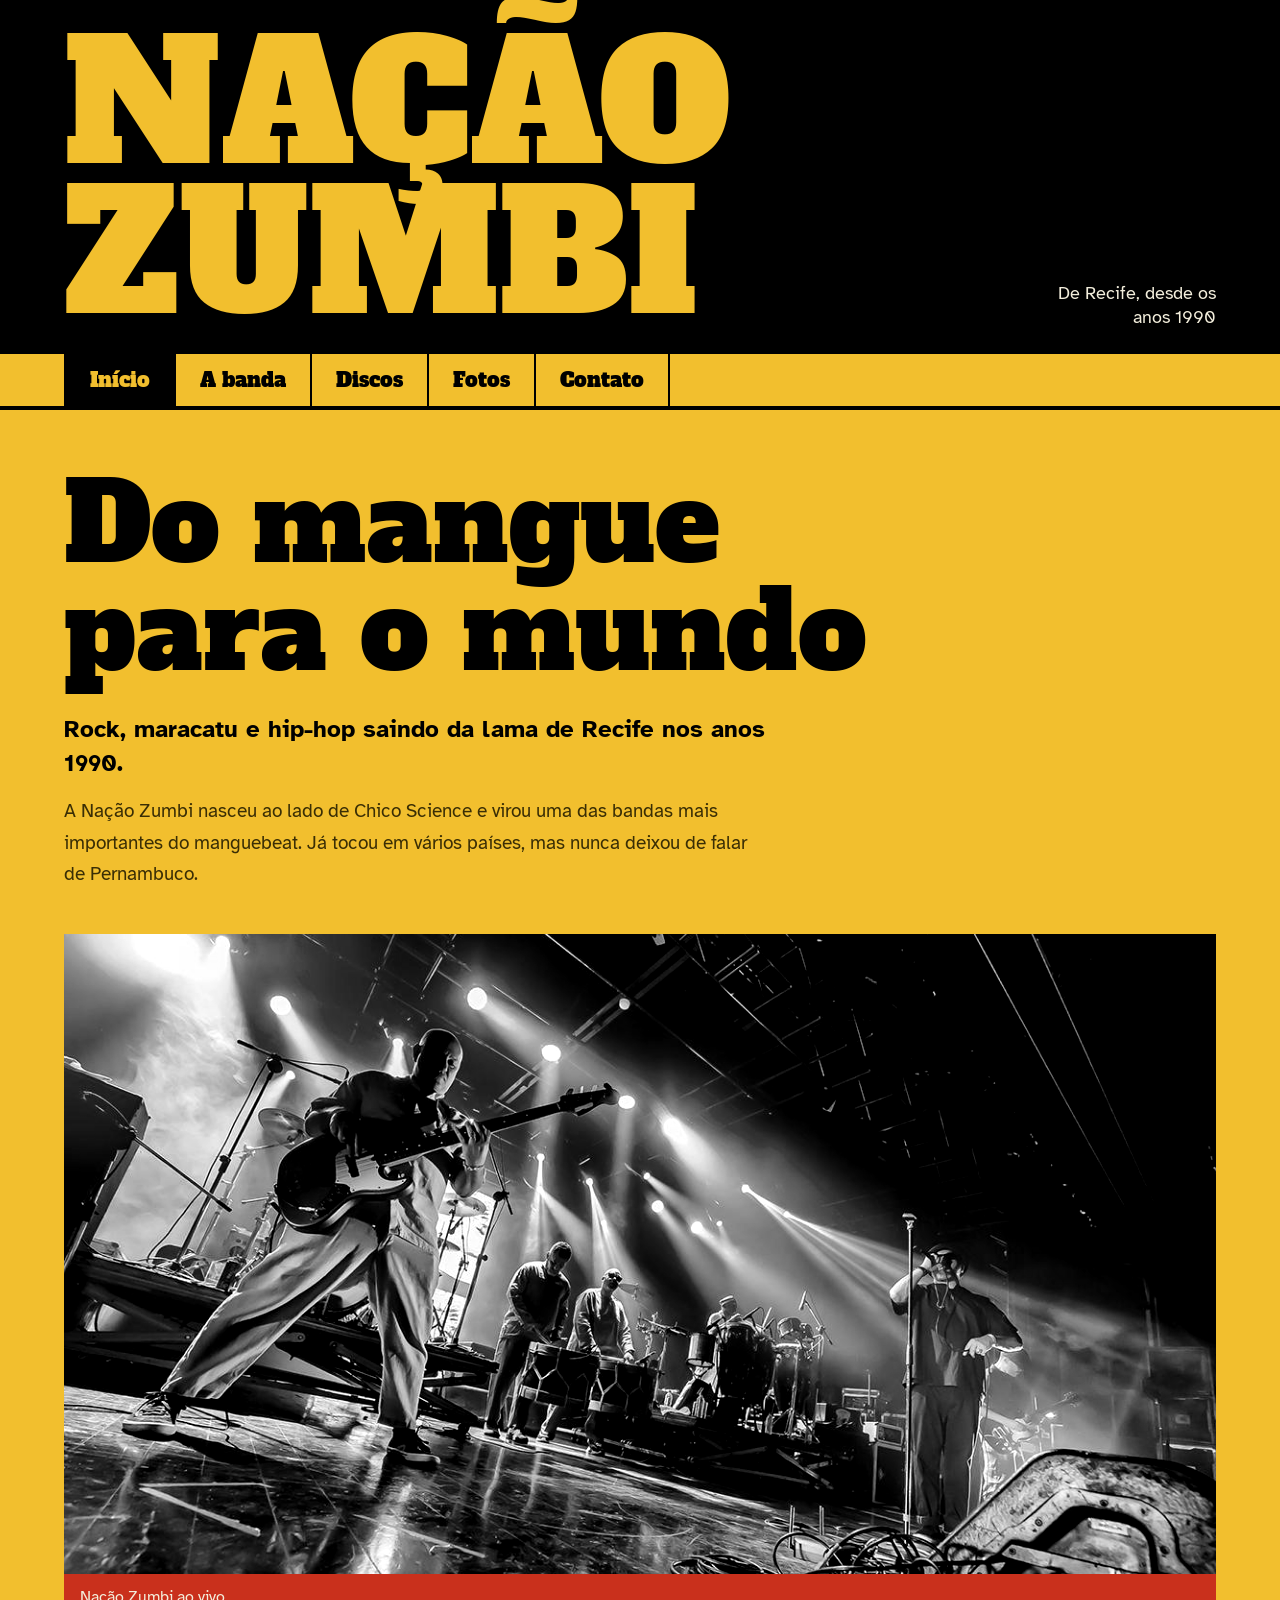
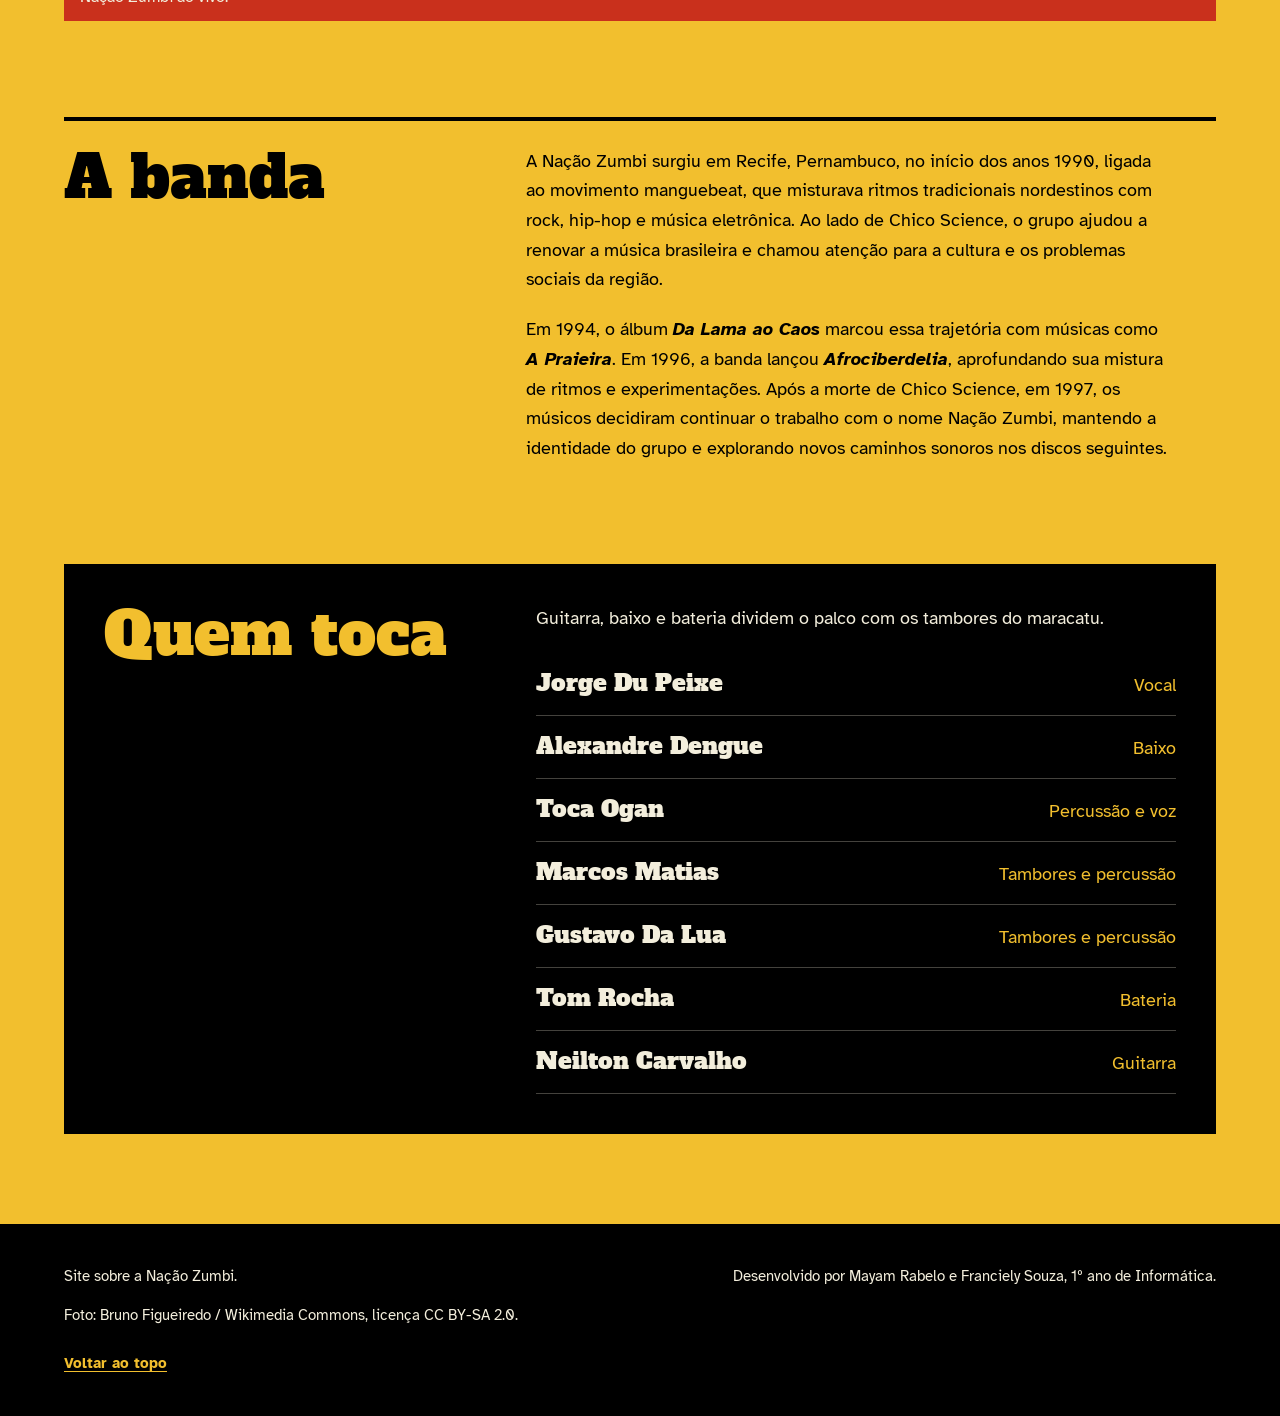
==== commit 46b105e3: "Atualize osite" ====
--- a/trabalho-elinady/index.html
+++ b/trabalho-elinady/index.html
@@ -101,6 +101,4 @@
     </footer>
  
 </body>
-</html>
- 
-Claude terminou a resposta
+</html>
